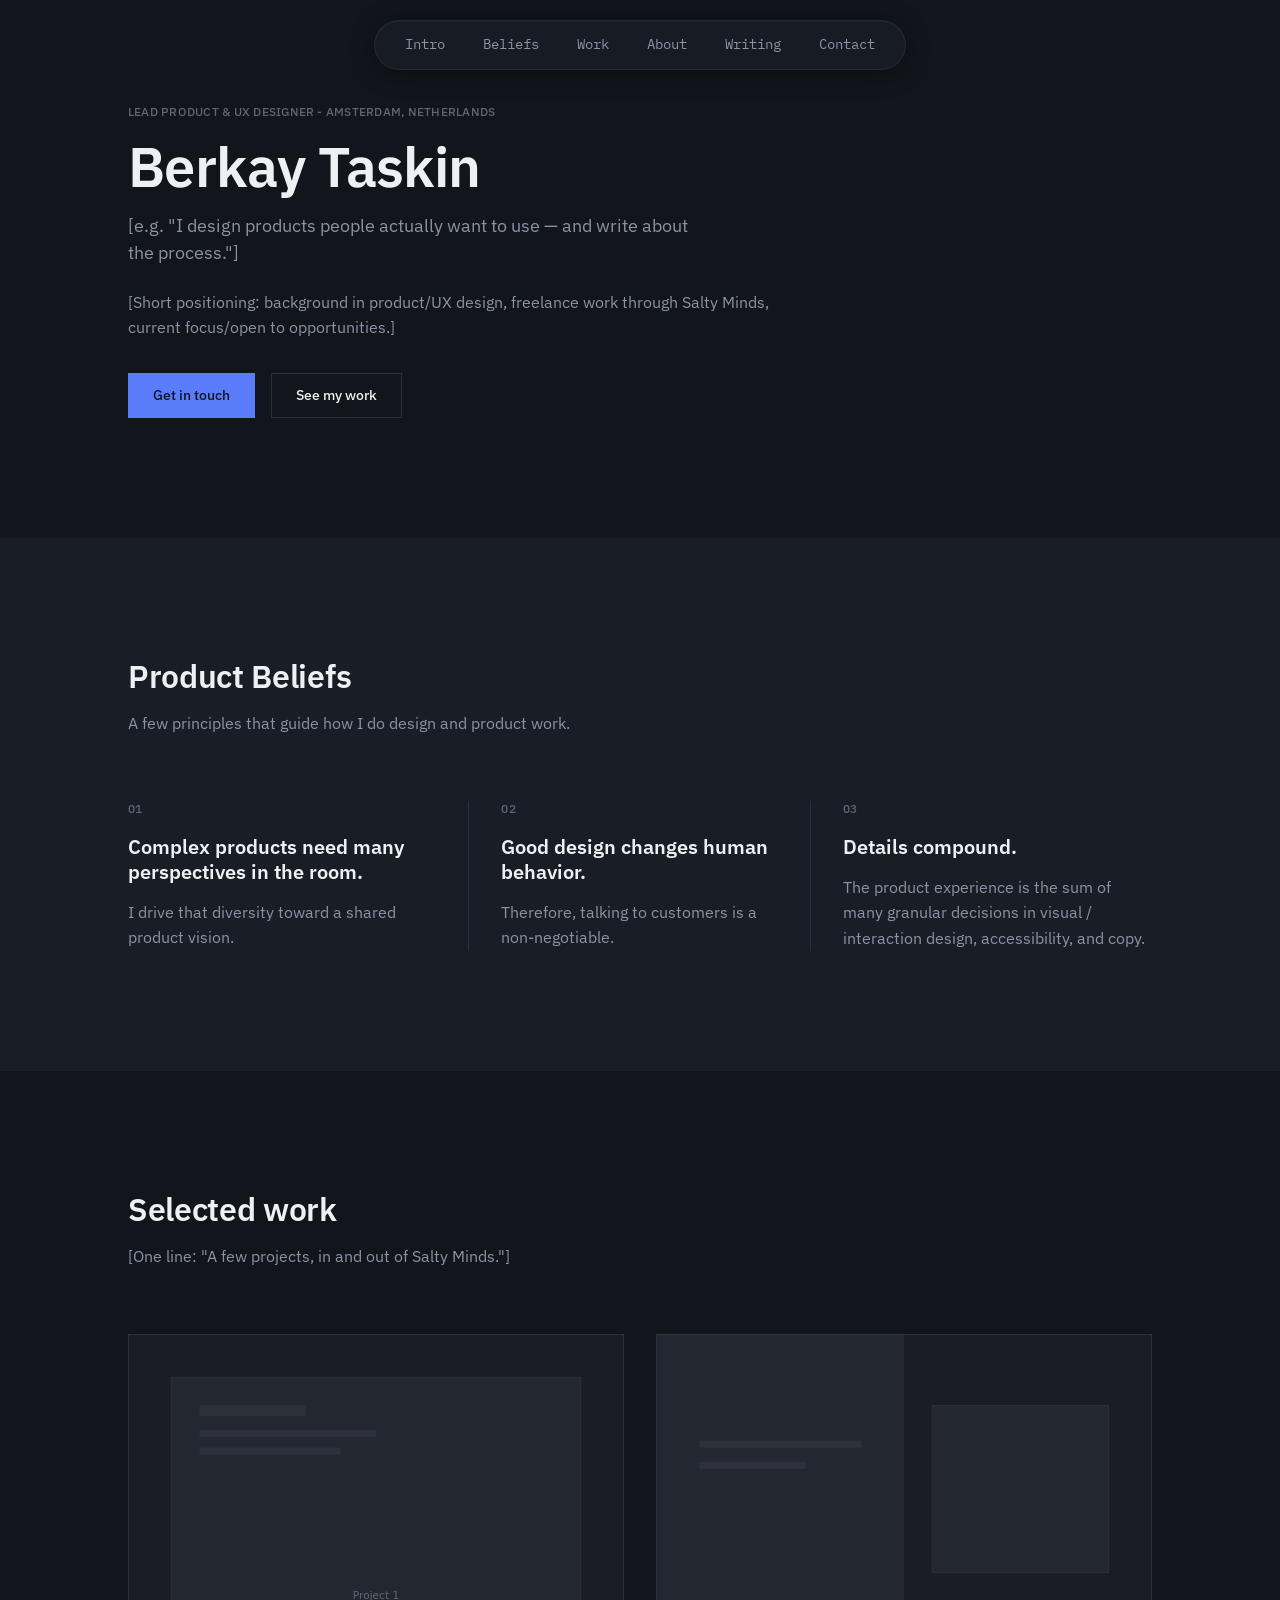
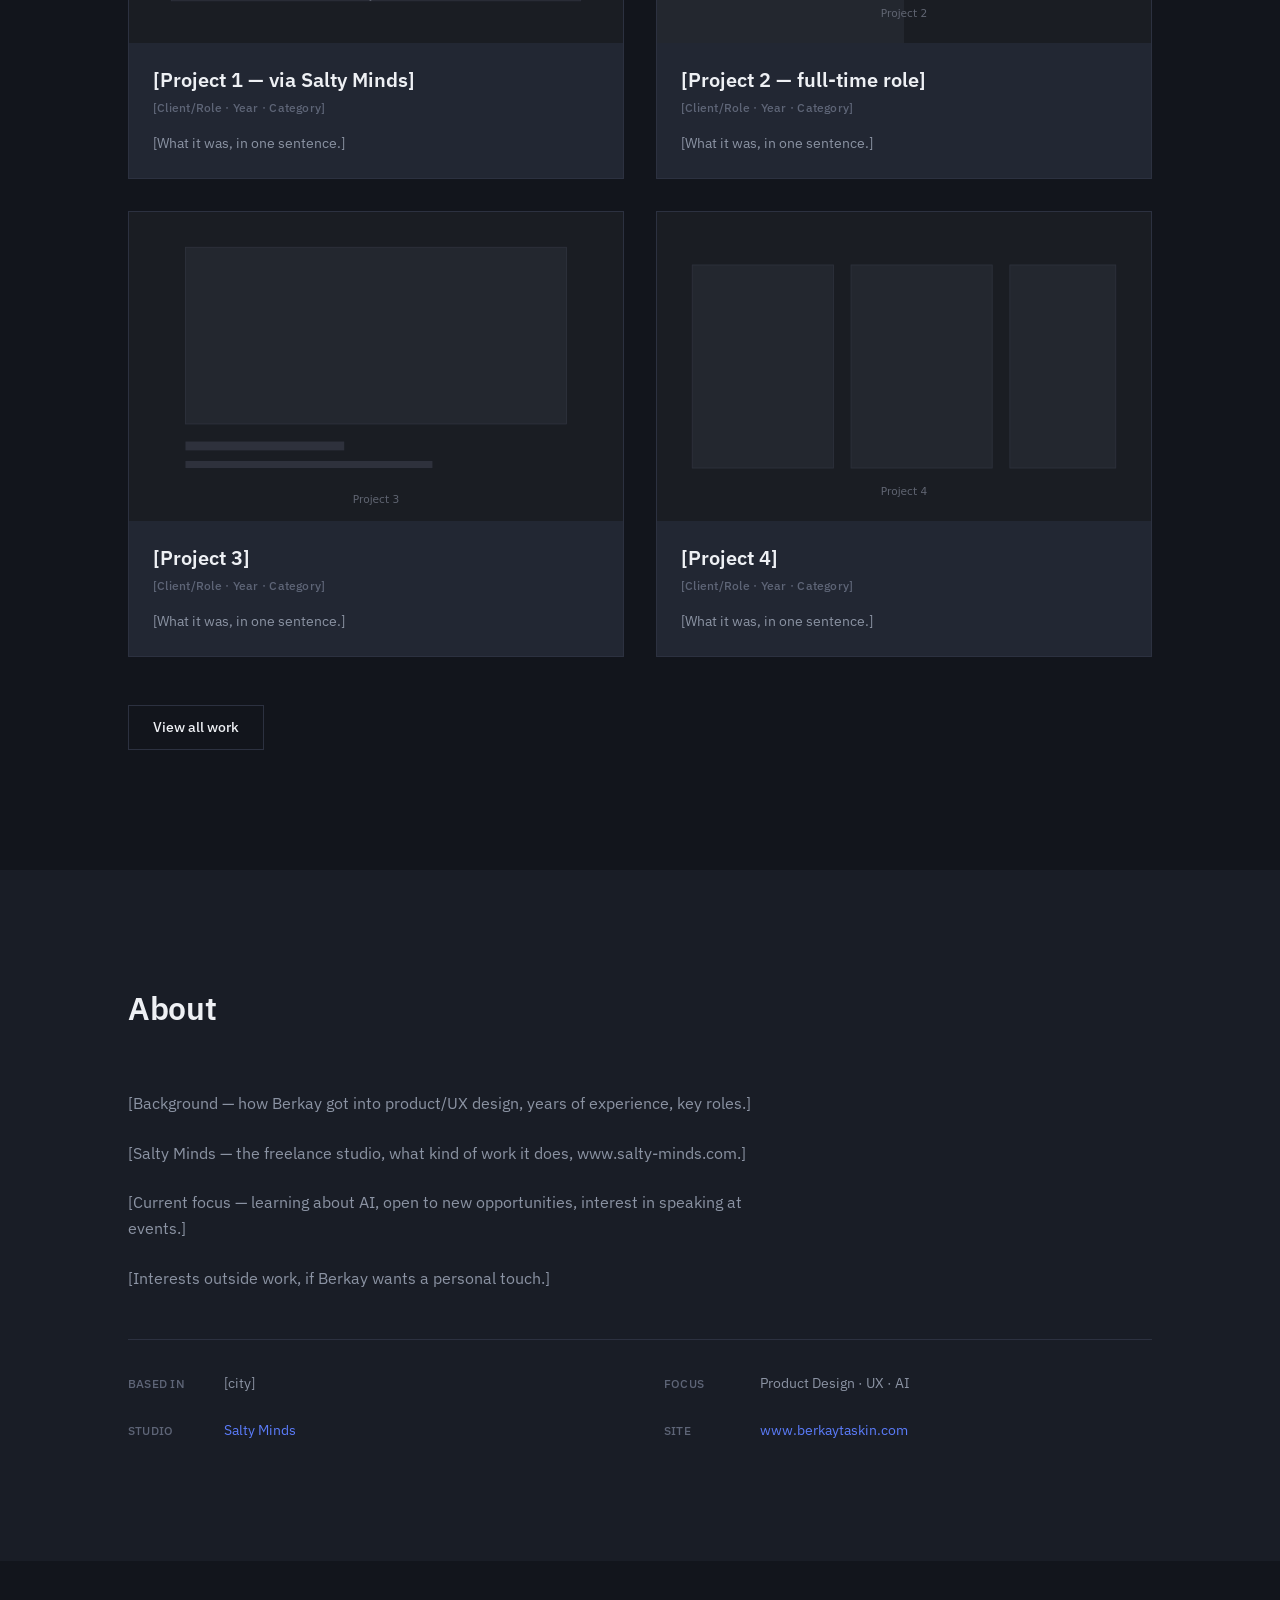
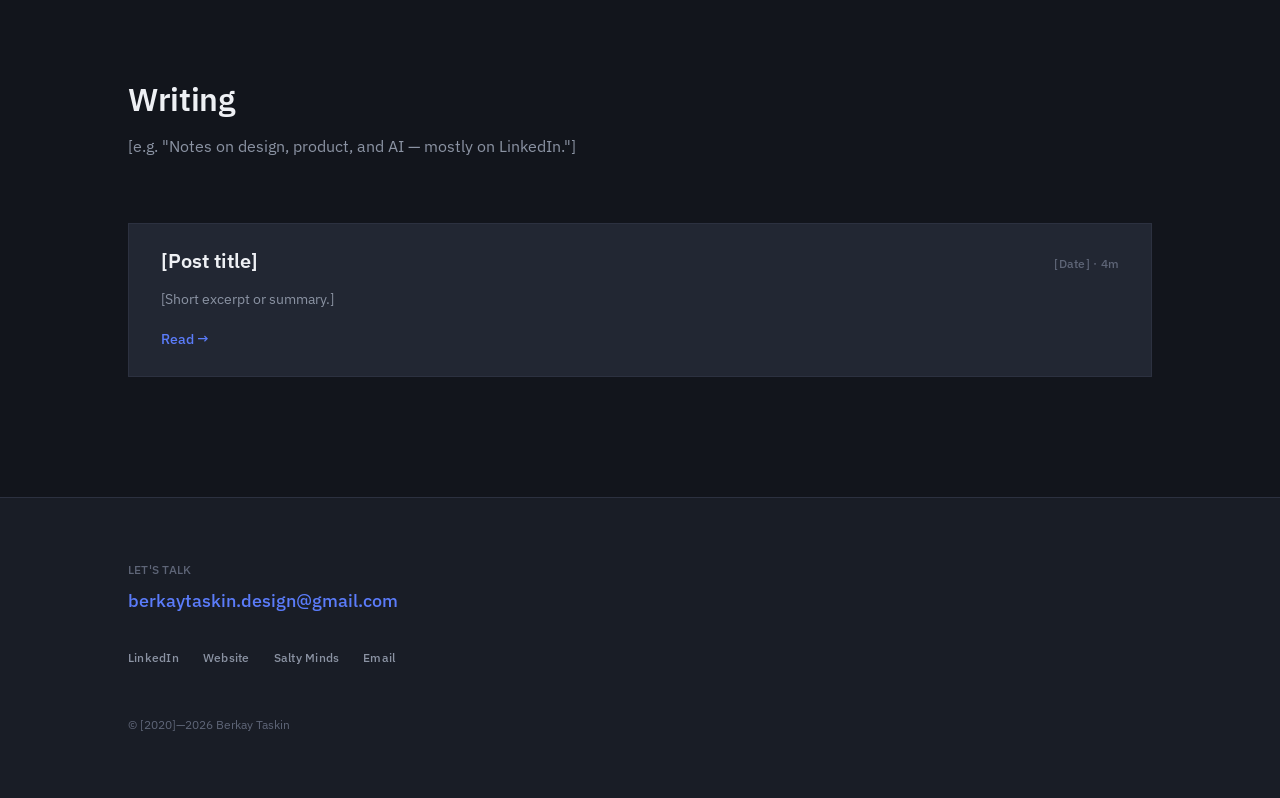
==== index.html @ 59600494 "Initial commit: Berkay Taskin portfolio website. Add static portfolio site with HTML, CSS, JS, place" ====
<!DOCTYPE html>
<html lang="en">
<head>
  <meta charset="UTF-8">
  <meta name="viewport" content="width=device-width, initial-scale=1.0">
  <meta name="description" content="Berkay Taskin — Product & UX Designer. Portfolio, beliefs, and selected work.">
  <title>Berkay Taskin — Product & UX Designer</title>
  <link rel="preconnect" href="https://fonts.googleapis.com">
  <link rel="preconnect" href="https://fonts.gstatic.com" crossorigin>
  <link href="https://fonts.googleapis.com/css2?family=IBM+Plex+Mono:wght@400;500&family=IBM+Plex+Sans:wght@400;500;600;700&display=swap" rel="stylesheet">
  <link rel="stylesheet" href="css/tokens.css">
  <link rel="stylesheet" href="css/base.css">
  <link rel="stylesheet" href="css/layout.css">
  <link rel="stylesheet" href="css/components.css">
</head>
<body>
  <a href="#intro" class="skip-link">Skip to content</a>

  <header class="site-nav" role="banner">
    <div class="site-nav__pill">
      <nav class="site-nav__links" aria-label="Main navigation" data-nav-links></nav>
      <button
        class="site-nav__toggle"
        type="button"
        aria-expanded="false"
        aria-controls="mobile-menu"
        aria-label="Open menu"
        data-nav-toggle
      >
        <span class="site-nav__toggle-bar"></span>
        <span class="site-nav__toggle-bar"></span>
        <span class="site-nav__toggle-bar"></span>
      </button>
      <nav
        id="mobile-menu"
        class="site-nav__overlay"
        aria-label="Mobile navigation"
        data-nav-overlay
      ></nav>
    </div>
  </header>

  <main>
    <section id="intro" class="section hero" aria-labelledby="hero-title">
      <div class="container">
        <p class="text-meta hero__eyebrow" data-hero-eyebrow></p>
        <h1 id="hero-title" class="text-h1 hero__title" data-hero-title></h1>
        <p class="hero__subhead" data-hero-subhead></p>
        <p class="text-body hero__body" data-hero-body></p>
        <div class="btn-group" data-hero-ctas></div>
      </div>
    </section>

    <section id="beliefs" class="section section--alt" aria-labelledby="beliefs-title">
      <div class="container">
        <header class="section__header">
          <h2 id="beliefs-title" class="text-h2 section__title" data-beliefs-title></h2>
          <p class="text-body text-secondary section__intro" data-beliefs-intro></p>
        </header>
        <div class="beliefs-grid" data-beliefs-grid></div>
      </div>
    </section>

    <section id="work" class="section" aria-labelledby="work-title">
      <div class="container">
        <header class="section__header">
          <h2 id="work-title" class="text-h2 section__title" data-work-title></h2>
          <p class="text-body text-secondary section__intro" data-work-intro></p>
        </header>
        <div class="work-grid" data-work-grid></div>
        <div class="work-cta" data-work-cta></div>
      </div>
    </section>

    <section id="about" class="section section--alt" aria-labelledby="about-title">
      <div class="container">
        <header class="section__header">
          <h2 id="about-title" class="text-h2 section__title" data-about-title></h2>
        </header>
        <div class="about__paragraphs" data-about-paragraphs></div>
        <div class="about__facts" data-about-facts></div>
      </div>
    </section>

    <section id="writing" class="section" aria-labelledby="writing-title">
      <div class="container">
        <header class="section__header">
          <h2 id="writing-title" class="text-h2 section__title" data-writing-title></h2>
          <p class="text-body text-secondary section__intro" data-writing-intro></p>
        </header>
        <ul class="writing-list" data-writing-list></ul>
      </div>
    </section>
  </main>

  <footer id="contact" class="site-footer" role="contentinfo">
    <div class="container">
      <div class="site-footer__contact">
        <span class="text-meta site-footer__contact-label" data-footer-contact-label></span>
        <a class="site-footer__email" data-footer-email href=""></a>
      </div>
      <nav class="site-footer__links" aria-label="Footer links" data-footer-links></nav>
      <p class="site-footer__copyright" data-footer-copyright></p>
    </div>
  </footer>

  <script src="js/content.js"></script>
  <script src="js/main.js"></script>
</body>
</html>
---- css/tokens.css ----
:root {
  /* Colors */
  --bg-primary: #12151C;
  --bg-secondary: #191D26;
  --bg-tertiary: #222733;
  --border: #2C3140;
  --text-primary: #EEF0F4;
  --text-secondary: #8B93A3;
  --text-tertiary: #5E6577;
  --accent: #5B7CFA;
  --accent-hover: #7A96FF;

  /* Spacing (8px base) */
  --space-1: 8px;
  --space-2: 16px;
  --space-3: 24px;
  --space-4: 32px;
  --space-5: 48px;
  --space-6: 64px;
  --space-7: 96px;
  --space-8: 120px;

  /* Nav pill */
  --nav-pill-top: 20px;
  --nav-pill-height: 44px;
  --nav-pill-radius: 9999px;
  --nav-pill-bg: color-mix(in srgb, var(--bg-secondary) 88%, transparent);
  --nav-pill-border: color-mix(in srgb, var(--border) 60%, transparent);
  --nav-pill-shadow: 0 4px 24px rgba(0, 0, 0, 0.35), 0 1px 0 rgba(255, 255, 255, 0.04) inset;
  --nav-pill-font: "IBM Plex Mono", ui-monospace, monospace;
  --nav-scroll-offset: calc(var(--nav-pill-top) + var(--nav-pill-height) + 16px);

  /* Layout */
  --content-max: 1120px;
  --side-padding: 24px;
  --side-padding-desktop: 48px;
  --section-padding-y: 96px;
  --section-padding-y-mobile: 56px;

  /* Typography */
  --font: "IBM Plex Sans", system-ui, sans-serif;
  --text-h1: 3.5rem;
  --text-h1-mobile: 2.25rem;
  --text-h2: 2rem;
  --text-h2-mobile: 1.5rem;
  --text-h3: 1.25rem;
  --text-body-lg: 1.125rem;
  --text-body: 1rem;
  --text-small: 0.875rem;
  --text-meta: 0.75rem;

  /* Transitions */
  --transition-fast: 150ms ease;
  --transition-base: 200ms ease;
}

@media (min-width: 1024px) {
  :root {
    --side-padding: var(--side-padding-desktop);
    --section-padding-y: var(--space-8);
  }
}

/* Global zero border-radius */
*,
*::before,
*::after {
  border-radius: 0 !important;
}
---- css/base.css ----
/* Reset */
*,
*::before,
*::after {
  box-sizing: border-box;
  margin: 0;
  padding: 0;
}

html {
  scroll-behavior: smooth;
  font-size: 16px;
}

body {
  font-family: var(--font);
  font-size: var(--text-body);
  font-weight: 400;
  line-height: 1.6;
  color: var(--text-primary);
  background-color: var(--bg-primary);
  -webkit-font-smoothing: antialiased;
  -moz-osx-font-smoothing: grayscale;
}

img {
  display: block;
  max-width: 100%;
  height: auto;
}

a {
  color: inherit;
  text-decoration: none;
}

ul,
ol {
  list-style: none;
}

button {
  font: inherit;
  color: inherit;
  background: none;
  border: none;
  cursor: pointer;
}

/* Typography utilities */
.text-h1 {
  font-size: var(--text-h1-mobile);
  font-weight: 600;
  line-height: 1.05;
  letter-spacing: -0.01em;
  color: var(--text-primary);
}

.text-h2 {
  font-size: var(--text-h2-mobile);
  font-weight: 600;
  line-height: 1.15;
  letter-spacing: -0.01em;
  color: var(--text-primary);
}

.text-h3 {
  font-size: var(--text-h3);
  font-weight: 600;
  line-height: 1.25;
  color: var(--text-primary);
}

.text-body-lg {
  font-size: var(--text-body-lg);
  font-weight: 400;
  line-height: 1.6;
  color: var(--text-primary);
}

.text-body {
  font-size: var(--text-body);
  font-weight: 400;
  line-height: 1.6;
}

.text-small {
  font-size: var(--text-small);
  font-weight: 400;
  line-height: 1.5;
}

.text-meta {
  font-size: var(--text-meta);
  font-weight: 500;
  line-height: 1.4;
  letter-spacing: 0.02em;
  color: var(--text-tertiary);
}

.text-secondary {
  color: var(--text-secondary);
}

.text-tertiary {
  color: var(--text-tertiary);
}

@media (min-width: 768px) {
  .text-h1 {
    font-size: var(--text-h1);
  }

  .text-h2 {
    font-size: var(--text-h2);
  }
}

/* Focus states */
:focus {
  outline: none;
}

:focus-visible {
  outline: 2px solid var(--accent);
  outline-offset: 2px;
}

/* Skip link */
.skip-link {
  position: absolute;
  top: -100%;
  left: var(--side-padding);
  z-index: 200;
  padding: var(--space-1) var(--space-2);
  background: var(--accent);
  color: var(--bg-primary);
  font-size: var(--text-small);
  font-weight: 500;
}

.skip-link:focus {
  top: var(--space-1);
}

/* Section scroll offset for floating nav pill */
section[id] {
  scroll-margin-top: var(--nav-scroll-offset);
}
---- css/layout.css ----
.container {
  width: 100%;
  max-width: var(--content-max);
  margin-inline: auto;
  padding-inline: var(--side-padding);
}

.section {
  padding-block: var(--section-padding-y-mobile);
}

.section--alt {
  background-color: var(--bg-secondary);
}

.section__header {
  margin-bottom: var(--space-5);
}

.section__title {
  margin-bottom: var(--space-2);
}

.section__intro {
  max-width: 42rem;
}

@media (min-width: 768px) {
  .section {
    padding-block: var(--section-padding-y);
  }

  .section__header {
    margin-bottom: var(--space-6);
  }
}

/* Floating pill nav */
.site-nav {
  position: fixed;
  top: var(--nav-pill-top);
  left: 50%;
  z-index: 100;
  transform: translateX(-50%);
  width: max-content;
  max-width: calc(100vw - var(--space-3) * 2);
  pointer-events: none;
}

.site-nav__pill {
  position: relative;
  display: flex;
  align-items: center;
  justify-content: center;
  gap: var(--space-1);
  min-height: var(--nav-pill-height);
  padding: 6px 8px 6px 12px;
  background-color: var(--nav-pill-bg);
  border: 1px solid var(--nav-pill-border);
  backdrop-filter: blur(12px);
  -webkit-backdrop-filter: blur(12px);
  box-shadow: var(--nav-pill-shadow);
  pointer-events: auto;
  border-radius: var(--nav-pill-radius) !important;
}

.site-nav__links {
  display: none;
  align-items: center;
  gap: 2px;
}

.site-nav__link {
  padding: 8px 14px;
  font-family: var(--nav-pill-font);
  font-size: var(--text-small);
  font-weight: 400;
  line-height: 1.4;
  color: var(--text-secondary);
  white-space: nowrap;
  transition: color var(--transition-fast), background-color var(--transition-fast);
}

.site-nav__link:hover,
.site-nav__link:focus-visible {
  color: var(--text-primary);
}

/* Hamburger — inside pill on mobile */
.site-nav__toggle {
  display: flex;
  flex-direction: column;
  justify-content: center;
  align-items: center;
  gap: 5px;
  width: 40px;
  height: 32px;
  padding: 4px;
  pointer-events: auto;
}

.site-nav__toggle-bar {
  display: block;
  width: 18px;
  height: 2px;
  background-color: var(--text-primary);
  transition: transform var(--transition-fast), opacity var(--transition-fast);
}

.site-nav__toggle[aria-expanded="true"] .site-nav__toggle-bar:nth-child(1) {
  transform: translateY(7px) rotate(45deg);
}

.site-nav__toggle[aria-expanded="true"] .site-nav__toggle-bar:nth-child(2) {
  opacity: 0;
}

.site-nav__toggle[aria-expanded="true"] .site-nav__toggle-bar:nth-child(3) {
  transform: translateY(-7px) rotate(-45deg);
}

/* Mobile dropdown — anchored below pill */
.site-nav__overlay {
  position: absolute;
  top: calc(100% + 8px);
  left: 50%;
  z-index: 150;
  display: flex;
  flex-direction: column;
  min-width: 200px;
  padding: var(--space-1);
  background-color: var(--nav-pill-bg);
  border: 1px solid var(--nav-pill-border);
  backdrop-filter: blur(12px);
  -webkit-backdrop-filter: blur(12px);
  box-shadow: var(--nav-pill-shadow);
  transform: translateX(-50%) translateY(-8px);
  opacity: 0;
  visibility: hidden;
  pointer-events: none;
  transition: transform var(--transition-base), opacity var(--transition-base), visibility var(--transition-base);
  border-radius: var(--nav-pill-radius) !important;
}

.site-nav__overlay.is-open {
  transform: translateX(-50%) translateY(0);
  opacity: 1;
  visibility: visible;
  pointer-events: auto;
}

.site-nav__overlay-link {
  display: block;
  padding: 10px 16px;
  font-family: var(--nav-pill-font);
  font-size: var(--text-small);
  font-weight: 400;
  color: var(--text-secondary);
  text-align: center;
  transition: color var(--transition-fast), background-color var(--transition-fast);
  border-radius: var(--nav-pill-radius) !important;
}

.site-nav__overlay-link:hover,
.site-nav__overlay-link:focus-visible {
  color: var(--text-primary);
  background-color: color-mix(in srgb, var(--bg-tertiary) 60%, transparent);
}

@media (min-width: 768px) {
  .site-nav__pill {
    padding: 6px 12px;
  }

  .site-nav__links {
    display: flex;
  }

  .site-nav__toggle {
    display: none;
  }

  .site-nav__overlay {
    display: none;
  }
}

@media (min-width: 1024px) {
  .site-nav__link {
    padding: 8px 18px;
  }
}
---- css/components.css ----
/* Buttons */
.btn {
  display: inline-flex;
  align-items: center;
  justify-content: center;
  padding: 12px 24px;
  font-size: var(--text-small);
  font-weight: 500;
  line-height: 1.4;
  border: 1px solid transparent;
  transition: background-color var(--transition-fast), border-color var(--transition-fast), color var(--transition-fast);
}

.btn--primary {
  background-color: var(--accent);
  color: var(--bg-primary);
}

.btn--primary:hover,
.btn--primary:focus-visible {
  background-color: var(--accent-hover);
}

.btn--secondary {
  background-color: transparent;
  border-color: var(--border);
  color: var(--text-primary);
}

.btn--secondary:hover,
.btn--secondary:focus-visible {
  border-color: var(--accent);
  color: var(--accent);
}

.btn-group {
  display: flex;
  flex-wrap: wrap;
  gap: var(--space-2);
  margin-top: var(--space-4);
}

/* Hero */
.hero {
  padding-block: var(--nav-scroll-offset) var(--section-padding-y-mobile);
}

.hero__eyebrow {
  margin-bottom: var(--space-2);
  text-transform: uppercase;
}

.hero__title {
  margin-bottom: var(--space-2);
}

.hero__subhead {
  font-size: var(--text-body-lg);
  font-weight: 400;
  line-height: 1.5;
  color: var(--text-secondary);
  max-width: 36rem;
  margin-bottom: var(--space-3);
}

.hero__body {
  max-width: 42rem;
  color: var(--text-secondary);
}

@media (min-width: 768px) {
  .hero {
    padding-block: calc(var(--nav-scroll-offset) + var(--space-3)) var(--section-padding-y);
  }
}

/* Beliefs grid */
.beliefs-grid {
  display: grid;
  grid-template-columns: 1fr;
  gap: 0;
}

.belief {
  padding: var(--space-4) 0;
  border-bottom: 1px solid var(--border);
}

.belief:first-child {
  padding-top: 0;
}

.belief:last-child {
  border-bottom: none;
  padding-bottom: 0;
}

.belief__number {
  margin-bottom: var(--space-2);
  text-transform: uppercase;
}

.belief__title {
  margin-bottom: var(--space-2);
}

.belief__body {
  color: var(--text-secondary);
}

@media (min-width: 1024px) {
  .beliefs-grid {
    grid-template-columns: repeat(3, 1fr);
  }

  .belief {
    padding: 0 var(--space-4);
    border-bottom: none;
    border-right: 1px solid var(--border);
  }

  .belief:first-child {
    padding-left: 0;
  }

  .belief:last-child {
    padding-right: 0;
    border-right: none;
  }
}

/* Work cards */
.work-grid {
  display: grid;
  grid-template-columns: 1fr;
  gap: var(--space-3);
}

.work-card {
  display: flex;
  flex-direction: column;
  background-color: var(--bg-tertiary);
  border: 1px solid var(--border);
  transition: border-color var(--transition-fast), transform var(--transition-fast);
}

.work-card:hover,
.work-card:focus-visible {
  border-color: var(--accent);
  transform: translateY(-2px);
}

.work-card__image-wrap {
  overflow: hidden;
  aspect-ratio: 16 / 10;
  background-color: var(--bg-secondary);
}

.work-card__image {
  width: 100%;
  height: 100%;
  object-fit: cover;
  filter: saturate(0.7);
  transition: filter var(--transition-base);
}

.work-card:hover .work-card__image,
.work-card:focus-visible .work-card__image {
  filter: saturate(1);
}

.work-card__content {
  padding: var(--space-3);
}

.work-card__title {
  margin-bottom: var(--space-1);
}

.work-card__meta {
  margin-bottom: var(--space-2);
}

.work-card__description {
  font-size: var(--text-small);
  color: var(--text-secondary);
  line-height: 1.5;
}

.work-cta {
  margin-top: var(--space-5);
}

@media (min-width: 768px) {
  .work-grid {
    grid-template-columns: repeat(2, 1fr);
    gap: var(--space-4);
  }
}

/* About */
.about__paragraphs {
  display: flex;
  flex-direction: column;
  gap: var(--space-3);
  max-width: 42rem;
  margin-bottom: var(--space-5);
}

.about__paragraphs p {
  color: var(--text-secondary);
}

.about__facts {
  display: grid;
  grid-template-columns: 1fr;
  gap: var(--space-2);
  padding-top: var(--space-4);
  border-top: 1px solid var(--border);
}

.about__fact {
  display: flex;
  flex-wrap: wrap;
  gap: var(--space-1) var(--space-2);
  align-items: baseline;
}

.about__fact-label {
  text-transform: uppercase;
  min-width: 5rem;
}

.about__fact-value {
  font-size: var(--text-small);
  color: var(--text-secondary);
}

.about__fact-value a {
  color: var(--accent);
  transition: color var(--transition-fast);
}

.about__fact-value a:hover,
.about__fact-value a:focus-visible {
  color: var(--accent-hover);
}

@media (min-width: 768px) {
  .about__facts {
    grid-template-columns: repeat(2, 1fr);
    gap: var(--space-3) var(--space-5);
  }
}

/* Writing / blog entry */
.writing-list {
  display: flex;
  flex-direction: column;
  gap: var(--space-3);
}

.writing-entry {
  display: block;
  padding: var(--space-3) var(--space-4);
  background-color: var(--bg-tertiary);
  border: 1px solid var(--border);
  transition: border-color var(--transition-fast);
}

.writing-entry:hover,
.writing-entry:focus-visible {
  border-color: var(--accent);
}

.writing-entry__header {
  display: flex;
  flex-wrap: wrap;
  align-items: baseline;
  justify-content: space-between;
  gap: var(--space-2);
  margin-bottom: var(--space-2);
}

.writing-entry__title {
  flex: 1;
  min-width: 0;
}

.writing-entry__meta {
  flex-shrink: 0;
}

.writing-entry__excerpt {
  font-size: var(--text-small);
  color: var(--text-secondary);
  line-height: 1.5;
  margin-bottom: var(--space-2);
}

.writing-entry__arrow {
  font-size: var(--text-small);
  font-weight: 500;
  color: var(--accent);
  transition: color var(--transition-fast);
}

.writing-entry:hover .writing-entry__arrow,
.writing-entry:focus-visible .writing-entry__arrow {
  color: var(--accent-hover);
}

/* Footer */
.site-footer {
  padding-block: var(--space-6);
  border-top: 1px solid var(--border);
  background-color: var(--bg-secondary);
}

.site-footer__contact {
  margin-bottom: var(--space-4);
}

.site-footer__contact-label {
  display: block;
  margin-bottom: var(--space-1);
  text-transform: uppercase;
}

.site-footer__email {
  font-size: var(--text-body-lg);
  font-weight: 500;
  color: var(--accent);
  transition: color var(--transition-fast);
}

.site-footer__email:hover,
.site-footer__email:focus-visible {
  color: var(--accent-hover);
}

.site-footer__links {
  display: flex;
  flex-wrap: wrap;
  gap: var(--space-2) var(--space-3);
  margin-bottom: var(--space-5);
}

.site-footer__link {
  font-size: var(--text-meta);
  font-weight: 500;
  letter-spacing: 0.02em;
  color: var(--text-secondary);
  transition: color var(--transition-fast);
}

.site-footer__link:hover,
.site-footer__link:focus-visible {
  color: var(--accent);
}

.site-footer__copyright {
  font-size: var(--text-meta);
  color: var(--text-tertiary);
}

/* Text link utility */
.link {
  color: var(--accent);
  transition: color var(--transition-fast);
}

.link:hover,
.link:focus-visible {
  color: var(--accent-hover);
}
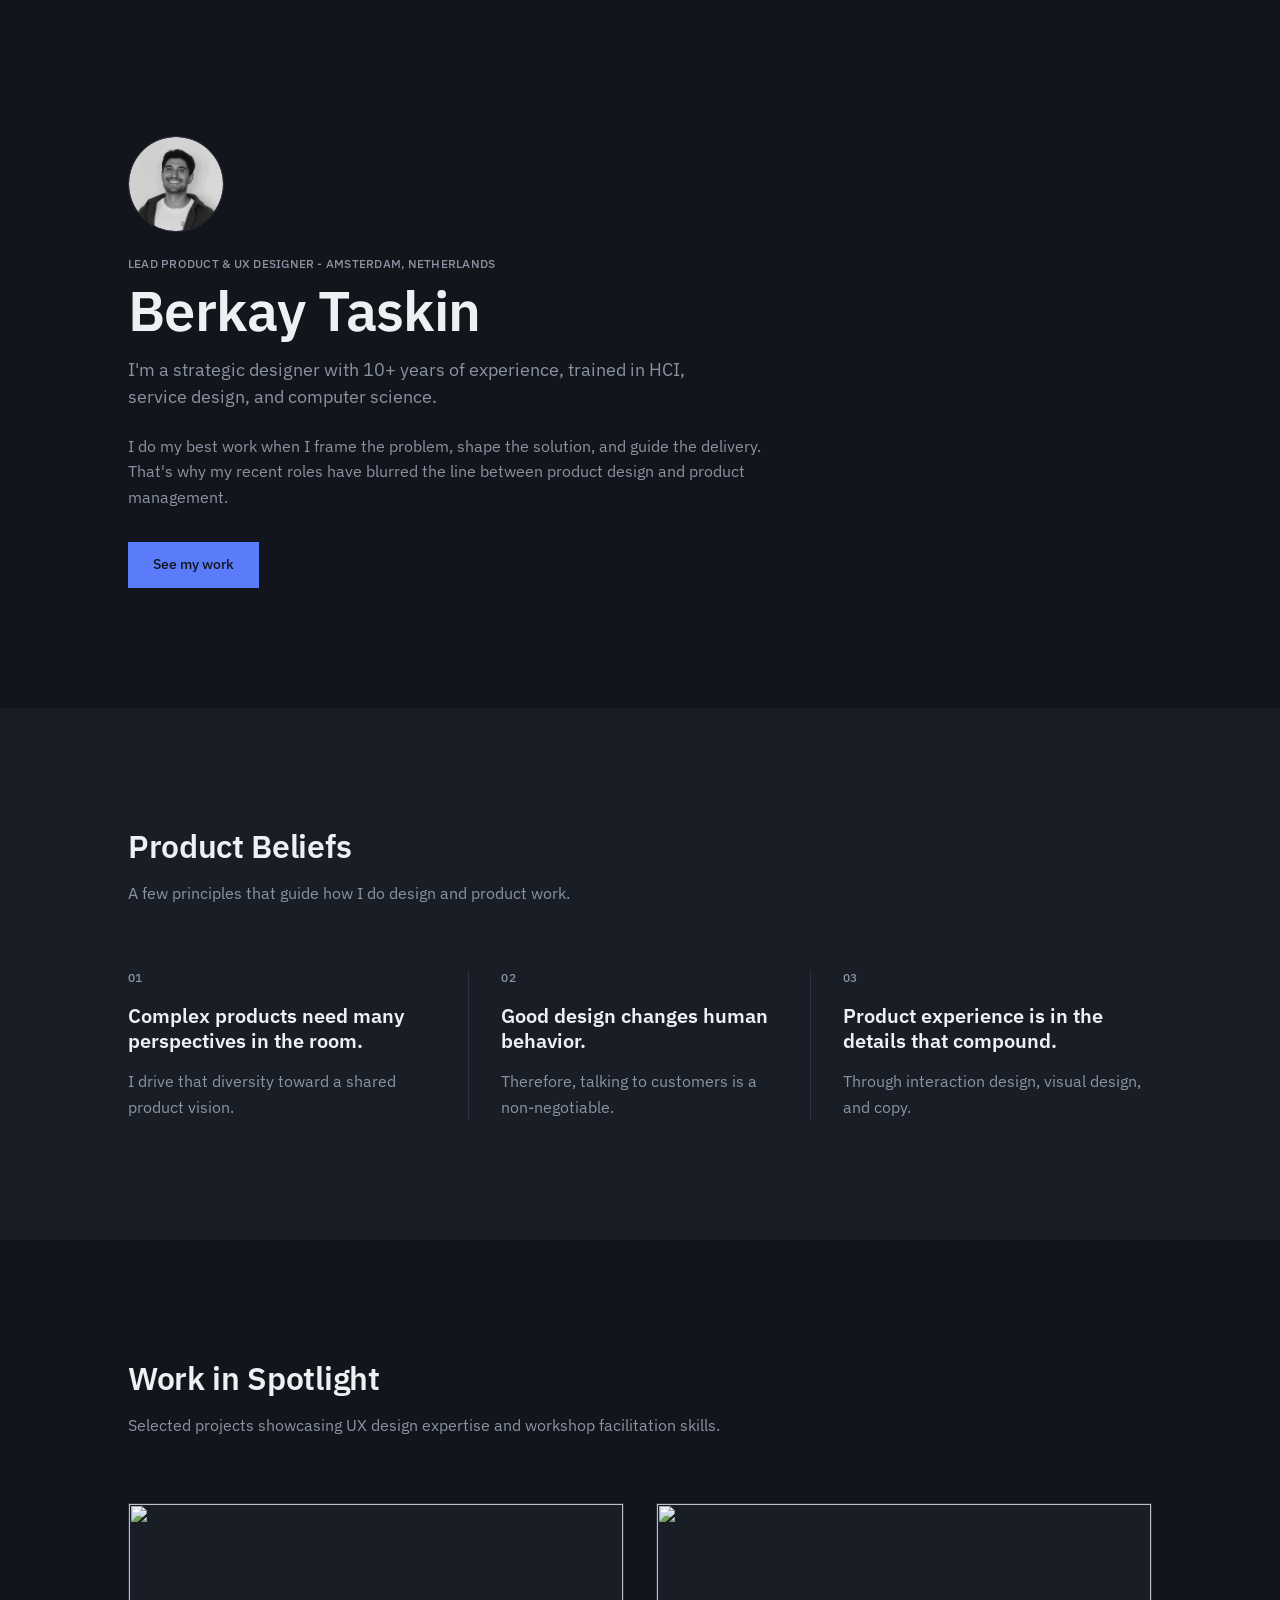
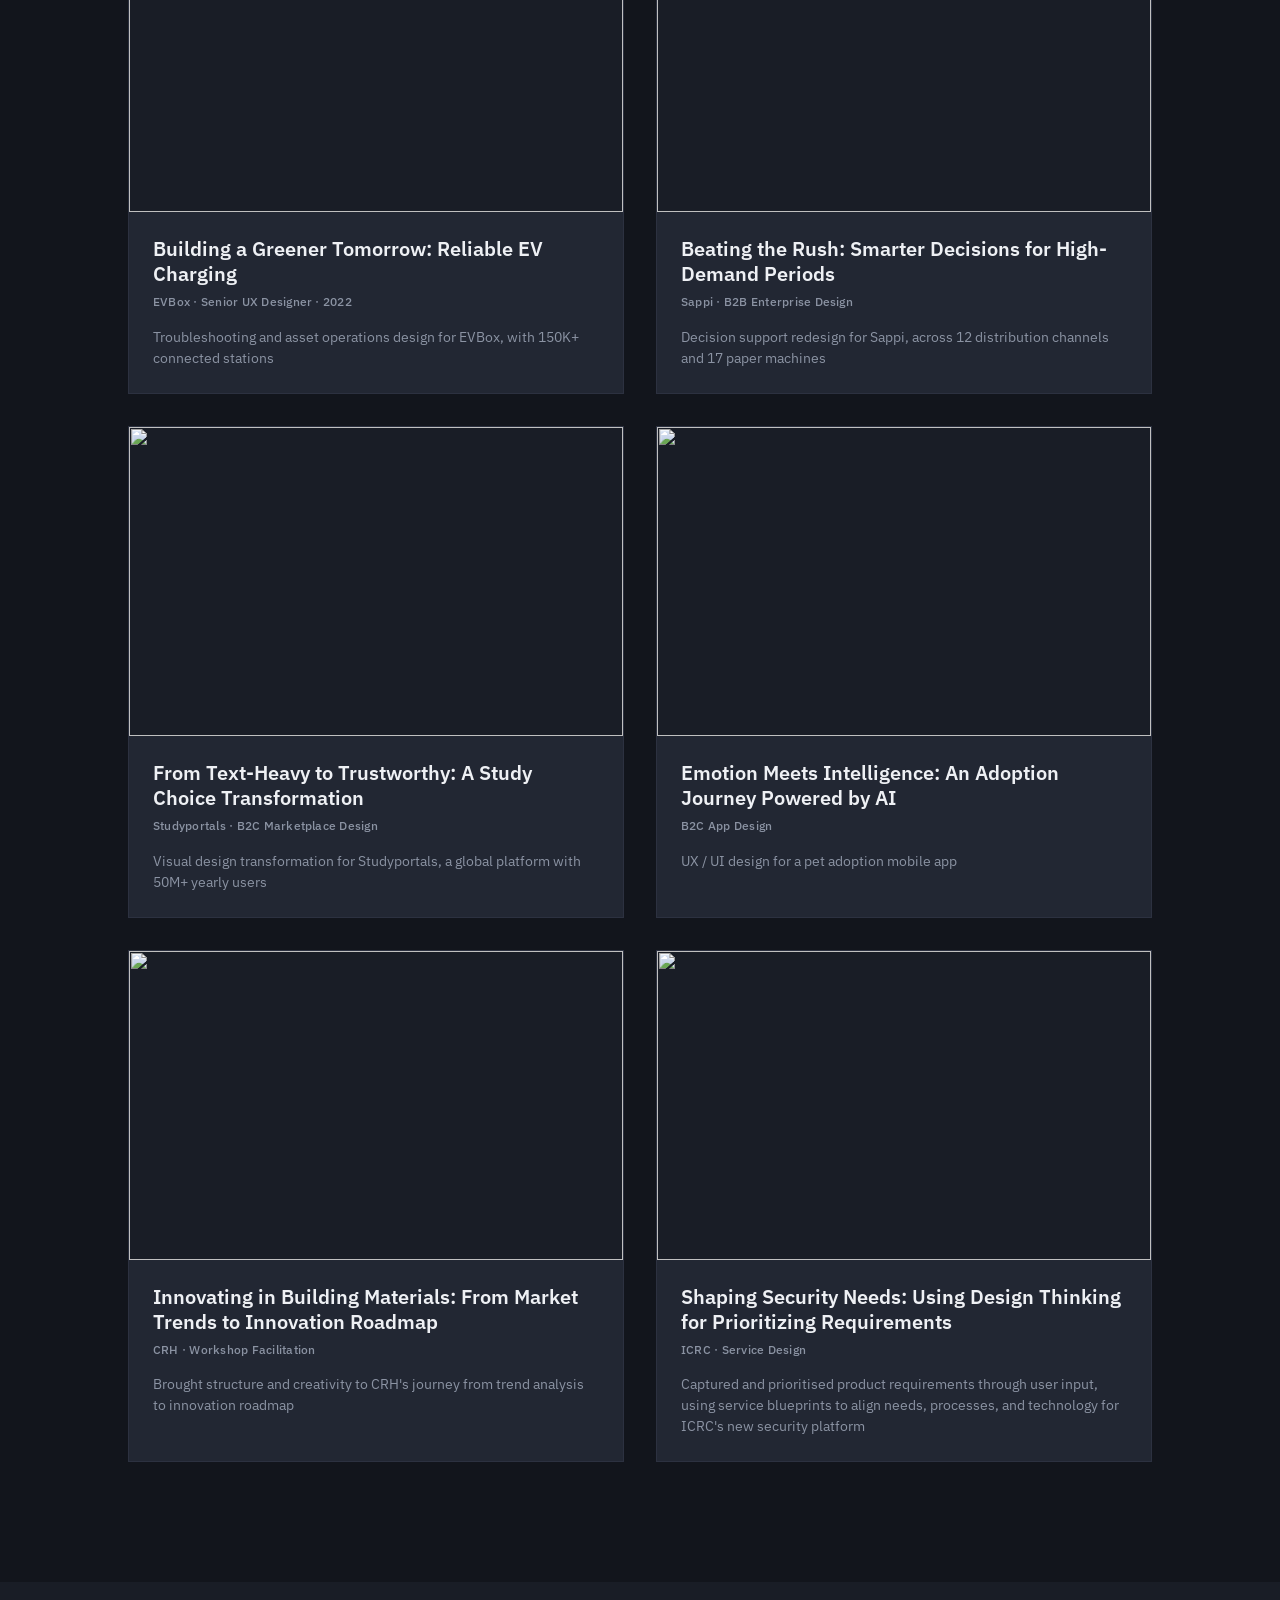
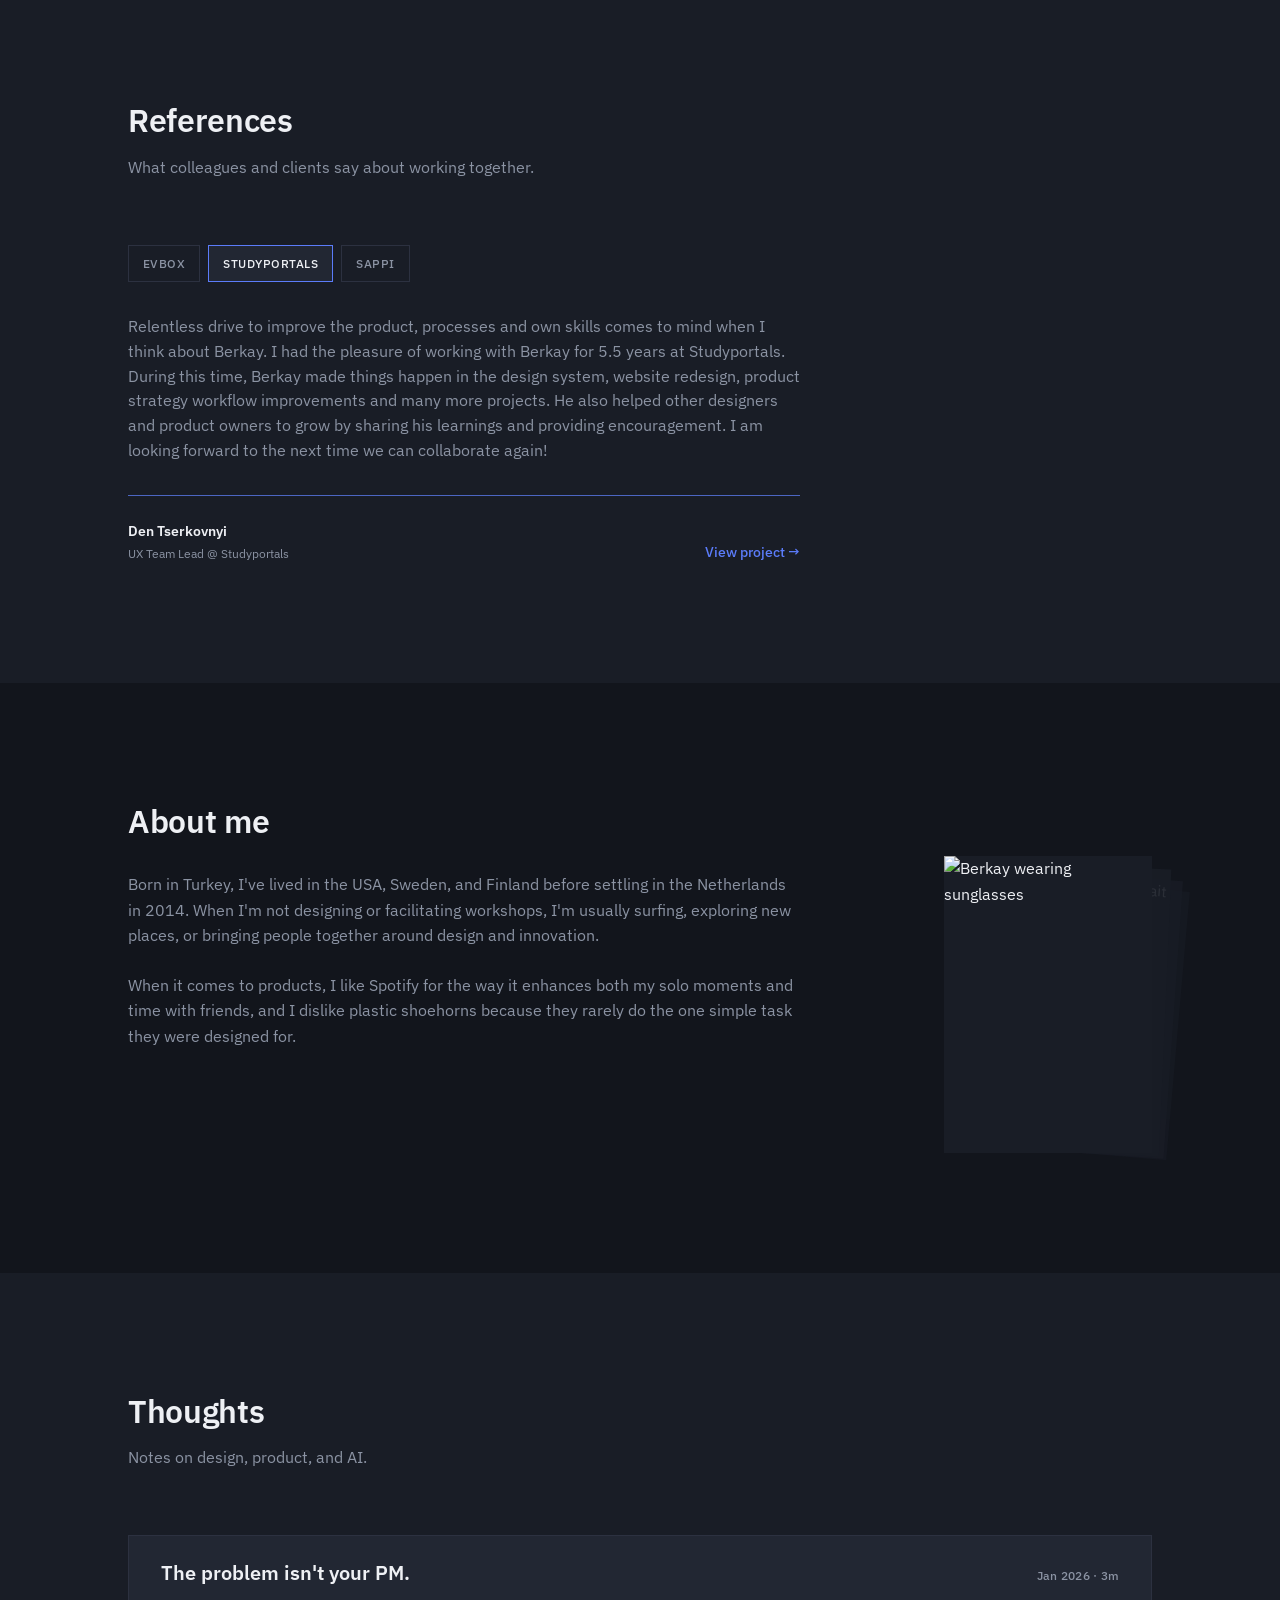
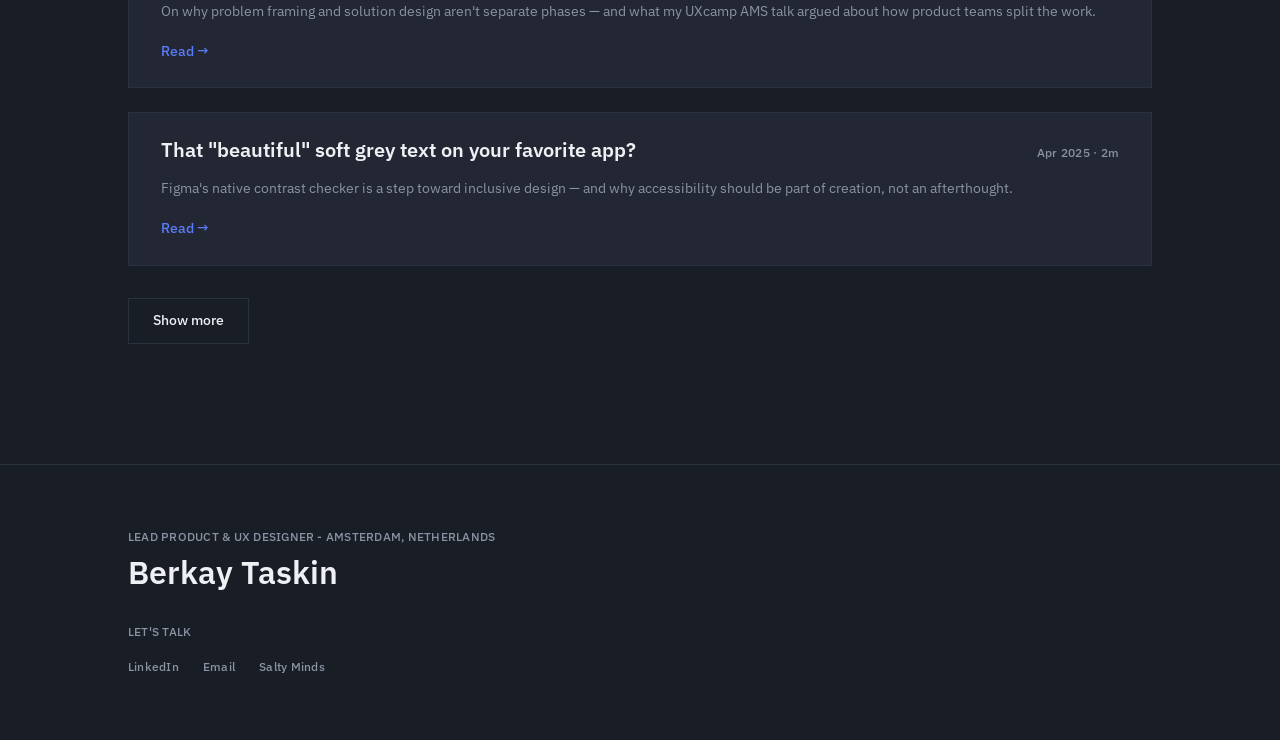
==== commit 75204886: "Refresh portfolio content, about section, and footer. Add hero photo, work/references/thoughts conte" ====
--- a/index.html
+++ b/index.html
@@ -16,38 +16,19 @@
 <body>
   <a href="#intro" class="skip-link">Skip to content</a>
 
-  <header class="site-nav" role="banner">
-    <div class="site-nav__pill">
-      <nav class="site-nav__links" aria-label="Main navigation" data-nav-links></nav>
-      <button
-        class="site-nav__toggle"
-        type="button"
-        aria-expanded="false"
-        aria-controls="mobile-menu"
-        aria-label="Open menu"
-        data-nav-toggle
-      >
-        <span class="site-nav__toggle-bar"></span>
-        <span class="site-nav__toggle-bar"></span>
-        <span class="site-nav__toggle-bar"></span>
-      </button>
-      <nav
-        id="mobile-menu"
-        class="site-nav__overlay"
-        aria-label="Mobile navigation"
-        data-nav-overlay
-      ></nav>
-    </div>
-  </header>
-
   <main>
     <section id="intro" class="section hero" aria-labelledby="hero-title">
       <div class="container">
+        <figure class="hero__photo-wrap">
+          <img class="hero__photo" src="assets/bt_profile.png" alt="Portrait of Berkay Taskin" width="88" height="88" data-hero-photo>
+        </figure>
         <p class="text-meta hero__eyebrow" data-hero-eyebrow></p>
         <h1 id="hero-title" class="text-h1 hero__title" data-hero-title></h1>
         <p class="hero__subhead" data-hero-subhead></p>
         <p class="text-body hero__body" data-hero-body></p>
-        <div class="btn-group" data-hero-ctas></div>
+        <div class="hero__cta">
+          <a href="#work" class="btn btn--primary" data-hero-cta>See my work</a>
+        </div>
       </div>
     </section>
 
@@ -68,39 +49,60 @@
           <p class="text-body text-secondary section__intro" data-work-intro></p>
         </header>
         <div class="work-grid" data-work-grid></div>
-        <div class="work-cta" data-work-cta></div>
       </div>
     </section>
 
-    <section id="about" class="section section--alt" aria-labelledby="about-title">
+    <section id="references" class="section section--alt" aria-labelledby="references-title">
       <div class="container">
         <header class="section__header">
-          <h2 id="about-title" class="text-h2 section__title" data-about-title></h2>
+          <h2 id="references-title" class="text-h2 section__title" data-references-title></h2>
+          <p class="text-body text-secondary section__intro" data-references-intro></p>
         </header>
-        <div class="about__paragraphs" data-about-paragraphs></div>
-        <div class="about__facts" data-about-facts></div>
+        <div class="refs" data-references-root></div>
       </div>
     </section>
 
-    <section id="writing" class="section" aria-labelledby="writing-title">
+    <section id="services" class="section" aria-labelledby="services-title" hidden>
+      <div class="container">
+        <header class="section__header">
+          <h2 id="services-title" class="text-h2 section__title" data-services-title></h2>
+          <p class="text-body text-secondary section__intro" data-services-intro></p>
+        </header>
+      </div>
+    </section>
+
+    <section id="about" class="section" aria-labelledby="about-title">
+      <div class="container">
+        <h2 id="about-title" class="text-h2 section__title about__title" data-about-title></h2>
+        <div class="about__layout">
+          <div class="about__prose" data-about-paragraphs></div>
+          <div class="about__stack" data-about-stack aria-live="polite"></div>
+        </div>
+      </div>
+    </section>
+
+    <section id="thoughts" class="section section--alt" aria-labelledby="writing-title">
       <div class="container">
         <header class="section__header">
           <h2 id="writing-title" class="text-h2 section__title" data-writing-title></h2>
           <p class="text-body text-secondary section__intro" data-writing-intro></p>
         </header>
         <ul class="writing-list" data-writing-list></ul>
+        <div class="writing-more" data-writing-more hidden>
+          <button type="button" class="btn btn--secondary" data-writing-more-btn></button>
+        </div>
       </div>
     </section>
   </main>
 
   <footer id="contact" class="site-footer" role="contentinfo">
     <div class="container">
-      <div class="site-footer__contact">
-        <span class="text-meta site-footer__contact-label" data-footer-contact-label></span>
-        <a class="site-footer__email" data-footer-email href=""></a>
+      <div class="site-footer__intro">
+        <p class="text-meta site-footer__role" data-footer-role></p>
+        <p class="site-footer__name" data-footer-title></p>
       </div>
+      <p class="text-meta site-footer__contact-label" data-footer-contact-label></p>
       <nav class="site-footer__links" aria-label="Footer links" data-footer-links></nav>
-      <p class="site-footer__copyright" data-footer-copyright></p>
     </div>
   </footer>
 
--- a/css/tokens.css
+++ b/css/tokens.css
@@ -28,7 +28,8 @@
   --nav-pill-border: color-mix(in srgb, var(--border) 60%, transparent);
   --nav-pill-shadow: 0 4px 24px rgba(0, 0, 0, 0.35), 0 1px 0 rgba(255, 255, 255, 0.04) inset;
   --nav-pill-font: "IBM Plex Mono", ui-monospace, monospace;
-  --nav-scroll-offset: calc(var(--nav-pill-top) + var(--nav-pill-height) + 16px);
+  --nav-scroll-offset: var(--space-4);
+  --hero-padding-top: calc(var(--space-7) + var(--space-3));
 
   /* Layout */
   --content-max: 1120px;
--- a/css/base.css
+++ b/css/base.css
@@ -95,7 +95,7 @@
   font-weight: 500;
   line-height: 1.4;
   letter-spacing: 0.02em;
-  color: var(--text-tertiary);
+  color: var(--text-secondary);
 }
 
 .text-secondary {
--- a/css/components.css
+++ b/css/components.css
@@ -42,11 +42,29 @@
 
 /* Hero */
 .hero {
-  padding-block: var(--nav-scroll-offset) var(--section-padding-y-mobile);
+  padding-block: var(--hero-padding-top) var(--section-padding-y-mobile);
+}
+
+.hero__photo-wrap {
+  width: 5.5rem;
+  height: 5.5rem;
+  margin-bottom: var(--space-3);
+  overflow: hidden;
+  border: 1px solid var(--border);
+  border-radius: 50% !important;
+}
+
+.hero__photo {
+  width: 100%;
+  height: 100%;
+  object-fit: cover;
+  object-position: center top;
+  filter: grayscale(100%);
+  border-radius: 50% !important;
 }
 
 .hero__eyebrow {
-  margin-bottom: var(--space-2);
+  margin-bottom: var(--space-1);
   text-transform: uppercase;
 }
 
@@ -68,9 +86,18 @@
   color: var(--text-secondary);
 }
 
+.hero__cta {
+  margin-top: var(--space-4);
+}
+
 @media (min-width: 768px) {
   .hero {
-    padding-block: calc(var(--nav-scroll-offset) + var(--space-3)) var(--section-padding-y);
+    padding-block: calc(var(--hero-padding-top) + var(--space-2)) var(--section-padding-y);
+  }
+
+  .hero__photo-wrap {
+    width: 6rem;
+    height: 6rem;
   }
 }
 
@@ -141,13 +168,13 @@
   flex-direction: column;
   background-color: var(--bg-tertiary);
   border: 1px solid var(--border);
-  transition: border-color var(--transition-fast), transform var(--transition-fast);
+  transition: background-color var(--transition-fast), border-color var(--transition-fast);
 }
 
 .work-card:hover,
 .work-card:focus-visible {
+  background-color: var(--bg-primary);
   border-color: var(--accent);
-  transform: translateY(-2px);
 }
 
 .work-card__image-wrap {
@@ -161,12 +188,6 @@
   height: 100%;
   object-fit: cover;
   filter: saturate(0.7);
-  transition: filter var(--transition-base);
-}
-
-.work-card:hover .work-card__image,
-.work-card:focus-visible .work-card__image {
-  filter: saturate(1);
 }
 
 .work-card__content {
@@ -185,10 +206,6 @@
   font-size: var(--text-small);
   color: var(--text-secondary);
   line-height: 1.5;
-}
-
-.work-cta {
-  margin-top: var(--space-5);
 }
 
 @media (min-width: 768px) {
@@ -198,58 +215,250 @@
   }
 }
 
+/* References carousel */
+.refs {
+  max-width: 42rem;
+}
+
+.refs__tabs {
+  display: flex;
+  flex-wrap: wrap;
+  gap: var(--space-1);
+  margin-bottom: var(--space-4);
+}
+
+.refs__tab {
+  padding: 8px 14px;
+  font-size: var(--text-meta);
+  font-weight: 500;
+  letter-spacing: 0.04em;
+  text-transform: uppercase;
+  color: var(--text-secondary);
+  border: 1px solid var(--border);
+  transition: border-color var(--transition-fast), color var(--transition-fast), background-color var(--transition-fast);
+}
+
+.refs__tab:hover,
+.refs__tab:focus-visible {
+  border-color: var(--accent);
+  color: var(--text-primary);
+}
+
+.refs__tab.is-active {
+  color: var(--text-primary);
+  background: var(--bg-tertiary);
+  border-color: var(--accent);
+}
+
+.refs__viewport {
+  overflow: hidden;
+}
+
+.refs__slide {
+  margin: 0;
+}
+
+.refs__slide.is-active {
+  animation: refs-fade-in 500ms cubic-bezier(0.4, 0, 0.2, 1);
+}
+
+@keyframes refs-fade-in {
+  from {
+    opacity: 0;
+    transform: translateY(6px);
+  }
+
+  to {
+    opacity: 1;
+    transform: translateY(0);
+  }
+}
+
+.refs__text {
+  font-size: var(--text-body);
+  line-height: 1.55;
+  color: var(--text-secondary);
+}
+
+.refs__attribution {
+  margin-top: var(--space-4);
+}
+
+.refs__rule {
+  position: relative;
+  height: 1px;
+  margin-bottom: var(--space-3);
+  background: var(--border);
+  overflow: hidden;
+}
+
+.refs__rule-fill {
+  position: absolute;
+  inset: 0 auto 0 0;
+  width: 0%;
+  height: 100%;
+  background: color-mix(in srgb, var(--accent) 70%, transparent);
+}
+
+.refs__slide.is-active .refs__rule-fill.is-running {
+  animation: refs-progress var(--refs-interval, 10s) linear forwards;
+}
+
+.refs.is-paused .refs__rule-fill {
+  animation-play-state: paused;
+}
+
+@keyframes refs-progress {
+  from {
+    width: 0%;
+  }
+
+  to {
+    width: 100%;
+  }
+}
+
+.refs__attribution-row {
+  display: flex;
+  flex-wrap: wrap;
+  align-items: flex-end;
+  justify-content: space-between;
+  gap: var(--space-2) var(--space-4);
+}
+
+.refs__name {
+  font-size: var(--text-small);
+  font-weight: 600;
+  color: var(--text-primary);
+}
+
+.refs__role {
+  margin-top: 2px;
+  font-size: var(--text-meta);
+  color: var(--text-secondary);
+}
+
+.refs__project-link {
+  flex-shrink: 0;
+  font-size: var(--text-small);
+  font-weight: 500;
+  color: var(--accent);
+  transition: color var(--transition-fast);
+}
+
+.refs__project-link:hover,
+.refs__project-link:focus-visible {
+  color: var(--accent-hover);
+}
+
+@media (prefers-reduced-motion: reduce) {
+  .refs__slide.is-active {
+    animation: none;
+  }
+
+  .refs__rule-fill {
+    display: none;
+  }
+}
+
 /* About */
-.about__paragraphs {
+.about__title {
+  margin-bottom: var(--space-4);
+}
+
+.about__layout {
+  display: grid;
+  gap: var(--space-5);
+}
+
+.about__prose {
   display: flex;
   flex-direction: column;
   gap: var(--space-3);
   max-width: 42rem;
-  margin-bottom: var(--space-5);
-}
-
-.about__paragraphs p {
-  color: var(--text-secondary);
-}
-
-.about__facts {
-  display: grid;
-  grid-template-columns: 1fr;
-  gap: var(--space-2);
-  padding-top: var(--space-4);
-  border-top: 1px solid var(--border);
-}
-
-.about__fact {
-  display: flex;
-  flex-wrap: wrap;
-  gap: var(--space-1) var(--space-2);
-  align-items: baseline;
-}
-
-.about__fact-label {
-  text-transform: uppercase;
-  min-width: 5rem;
-}
-
-.about__fact-value {
-  font-size: var(--text-small);
-  color: var(--text-secondary);
-}
-
-.about__fact-value a {
-  color: var(--accent);
-  transition: color var(--transition-fast);
-}
-
-.about__fact-value a:hover,
-.about__fact-value a:focus-visible {
-  color: var(--accent-hover);
+}
+
+.about__prose p {
+  color: var(--text-secondary);
+}
+
+.about__stack {
+  width: 100%;
+  max-width: 13rem;
+  margin-inline: auto;
+}
+
+.about__stack-frame {
+  position: relative;
+  width: 100%;
+  aspect-ratio: 2 / 2.85;
+  overflow: visible;
+  perspective: 900px;
+}
+
+.about__stack-card {
+  position: absolute;
+  inset: 0;
+  margin: 0;
+  background: var(--bg-secondary);
+  overflow: hidden;
+  transition: transform 550ms ease, opacity 550ms ease;
+  transform-origin: center bottom;
+}
+
+.about__stack-img {
+  display: block;
+  width: 100%;
+  height: 100%;
+  object-fit: cover;
+  object-position: center 6%;
+}
+
+.about__stack-card[data-stack-offset="0"] {
+  z-index: 4;
+  transform: translateX(0) rotate(0deg) scale(1);
+  opacity: 1;
+}
+
+.about__stack-card[data-stack-offset="1"] {
+  z-index: 3;
+  transform: translateX(10px) rotate(2.5deg) scale(0.97);
+  opacity: 0.88;
+}
+
+.about__stack-card[data-stack-offset="2"] {
+  z-index: 2;
+  transform: translateX(18px) rotate(4deg) scale(0.94);
+  opacity: 0.72;
+}
+
+.about__stack-card[data-stack-offset="3"] {
+  z-index: 1;
+  transform: translateX(24px) rotate(5deg) scale(0.91);
+  opacity: 0.55;
 }
 
 @media (min-width: 768px) {
-  .about__facts {
-    grid-template-columns: repeat(2, 1fr);
-    gap: var(--space-3) var(--space-5);
+  .about__layout {
+    grid-template-columns: minmax(0, 1fr) minmax(0, 13rem);
+    align-items: start;
+    gap: var(--space-6);
+  }
+
+  .about__stack {
+    margin-top: calc(-1 * var(--space-2));
+    margin-inline: 0 0;
+    margin-left: auto;
+  }
+}
+
+@media (prefers-reduced-motion: reduce) {
+  .about__stack-card {
+    transition: none;
+  }
+
+  .about__stack-card:not(.is-front) {
+    display: none;
   }
 }
 
@@ -258,6 +467,14 @@
   display: flex;
   flex-direction: column;
   gap: var(--space-3);
+}
+
+.writing-list__item--collapsed {
+  display: none;
+}
+
+.writing-more {
+  margin-top: var(--space-4);
 }
 
 .writing-entry {
@@ -317,33 +534,37 @@
   background-color: var(--bg-secondary);
 }
 
-.site-footer__contact {
+.site-footer__intro {
   margin-bottom: var(--space-4);
 }
 
-.site-footer__contact-label {
-  display: block;
+.site-footer__role {
   margin-bottom: var(--space-1);
   text-transform: uppercase;
 }
 
-.site-footer__email {
-  font-size: var(--text-body-lg);
-  font-weight: 500;
-  color: var(--accent);
-  transition: color var(--transition-fast);
-}
-
-.site-footer__email:hover,
-.site-footer__email:focus-visible {
-  color: var(--accent-hover);
+.site-footer__name {
+  font-size: var(--text-h2-mobile);
+  font-weight: 600;
+  line-height: 1.2;
+  color: var(--text-primary);
+}
+
+@media (min-width: 768px) {
+  .site-footer__name {
+    font-size: var(--text-h2);
+  }
+}
+
+.site-footer__contact-label {
+  margin-bottom: var(--space-2);
+  text-transform: uppercase;
 }
 
 .site-footer__links {
   display: flex;
   flex-wrap: wrap;
   gap: var(--space-2) var(--space-3);
-  margin-bottom: var(--space-5);
 }
 
 .site-footer__link {
@@ -359,11 +580,6 @@
   color: var(--accent);
 }
 
-.site-footer__copyright {
-  font-size: var(--text-meta);
-  color: var(--text-tertiary);
-}
-
 /* Text link utility */
 .link {
   color: var(--accent);
